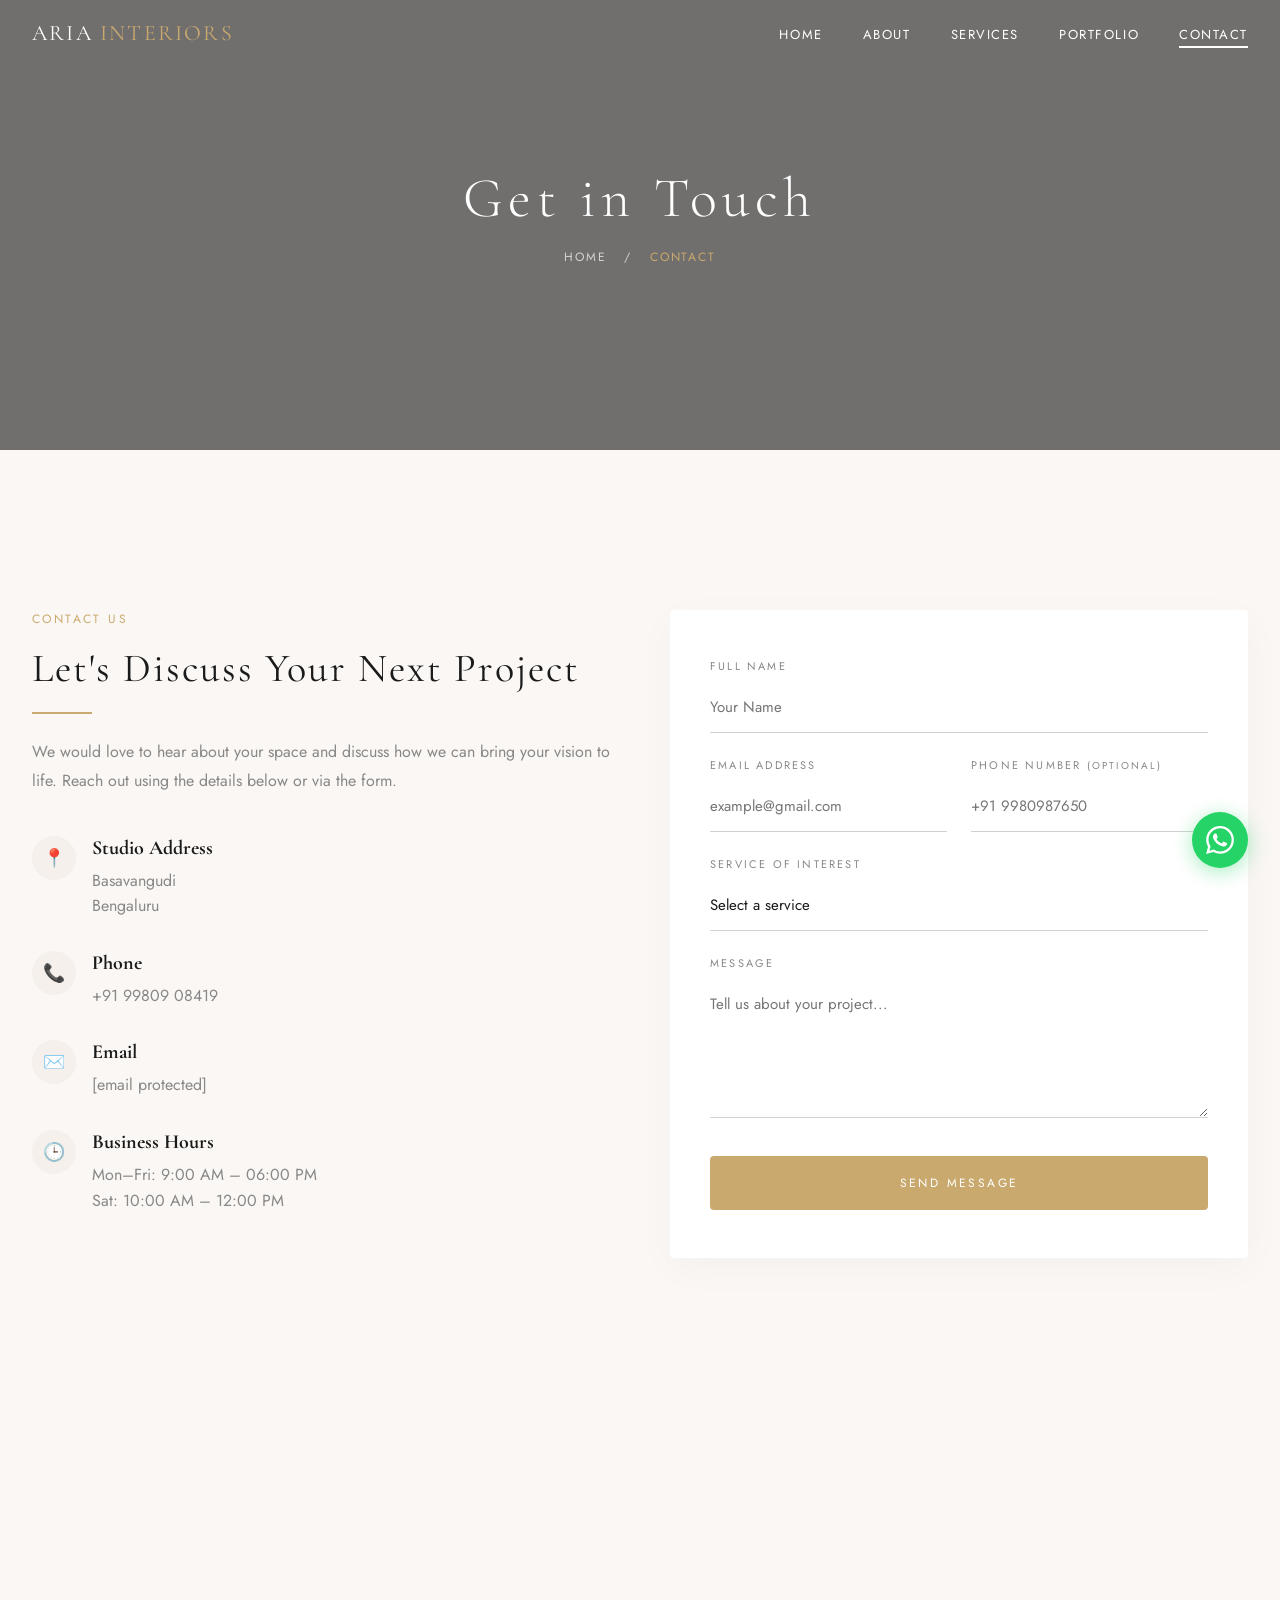
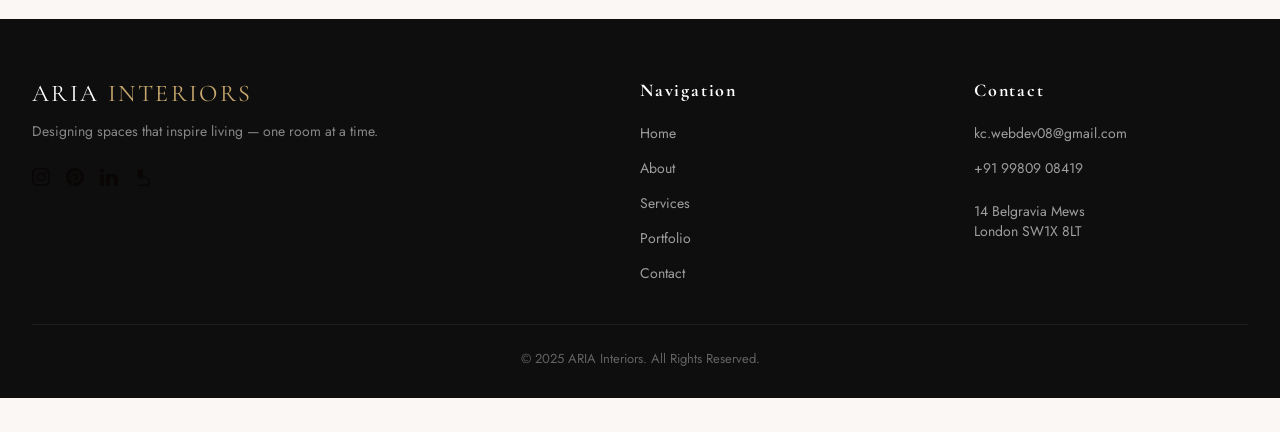
==== contact.html @ 7a5655a5 "Add files via upload" ====
<!DOCTYPE html>
<html lang="en">
<head>
  <meta charset="UTF-8">
  <meta name="viewport" content="width=device-width, initial-scale=1.0">

  <!-- SEO: Description specific to the Contact page -->
  <meta name="description" content="Get in touch with ARIA Interiors to discuss your next interior design project. Book a free consultation today.">
  <meta name="keywords" content="contact interior designer, book consultation, ARIA Interiors contact, interior design inquiry">

  <!-- OG Tags for Contact page -->
  <meta property="og:title" content="Get in Touch | ARIA Interiors">
  <meta property="og:description" content="Ready to transform your space? Contact ARIA Interiors for a complimentary consultation.">
  <meta property="og:image" content="https://yourwebsite.com/images/og-image.jpg"> <!-- REPLACE: with your actual OG image URL -->
  <meta property="og:type" content="website">

  <!-- REPLACE: Update canonical URL to your actual domain -->
  <link rel="canonical" href="https://yourwebsite.com/contact.html">

  <title>Get in Touch | ARIA Interiors</title>

  <link rel="preconnect" href="https://fonts.googleapis.com">
  <link rel="preconnect" href="https://fonts.gstatic.com" crossorigin>
  <link href="https://fonts.googleapis.com/css2?family=Cormorant+Garamond:wght@300;400;500;600;700&family=Jost:wght@300;400;500;600&display=swap" rel="stylesheet">
  <link rel="stylesheet" href="./css/style.css">
  <link rel="stylesheet" href="./css/animations.css">
  <link rel="stylesheet" href="./css/responsive.css">

  <!-- Web3Forms handles form submission — no CDN needed -->

  <!-- ✅ Animation visibility fix — forces animated elements visible without animations.js -->
  <style>
    .animate-on-scroll,
    .animate-slide-left,
    .animate-slide-right,
    .animate-fade-up,
    .animate-fade-in,
    [class*="animate-"] {
      opacity: 1 !important;
      transform: none !important;
      transition: none !important;
      visibility: visible !important;
    }
    #success-message {
      display: none;
    }

    /* ✅ Navbar sticky + white background on scroll */
    .navbar {
      position: fixed !important;
      top: 0;
      left: 0;
      right: 0;
      z-index: 9999;
      transition: background 0.3s ease, box-shadow 0.3s ease;
    }
    .navbar.scrolled {
      background: #ffffff !important;
      box-shadow: 0 2px 20px rgba(0,0,0,0.08);
    }
    /* Push page content below fixed navbar */
    body { padding-top: 80px; }
  </style>

  <script>
    /* Navbar scroll handler */
    window.addEventListener('scroll', function () {
      const navbar = document.querySelector('.navbar');
      if (window.scrollY > 10) {
        navbar.classList.add('scrolled');
      } else {
        navbar.classList.remove('scrolled');
      }
    });
    /* Run once on load in case page is already scrolled */
    document.addEventListener('DOMContentLoaded', function () {
      if (window.scrollY > 0) {
        document.querySelector('.navbar').classList.add('scrolled');
      }
    });
  </script>
</head>
<body>

  <!-- ============================================================
       NAVBAR — "Contact" link has class="active"
  ============================================================ -->
  <header class="navbar">
    <div class="container">
      <div class="nav-inner">
        <a href="./index.html" class="nav-logo">ARIA <span>INTERIORS</span></a> <!-- REPLACE: studio name -->
        <ul class="nav-links">
          <li><a href="./index.html">Home</a></li>
          <li><a href="./about.html">About</a></li>
          <li><a href="./services.html">Services</a></li>
          <li><a href="./portfolio.html">Portfolio</a></li>
          <li><a href="./contact.html" class="active">Contact</a></li>
        </ul>
        <button class="hamburger" aria-label="Toggle menu">
          <span></span><span></span><span></span>
        </button>
      </div>
    </div>
    <nav class="mobile-menu">
      <ul>
        <li><a href="./index.html">Home</a></li>
        <li><a href="./about.html">About</a></li>
        <li><a href="./services.html">Services</a></li>
        <li><a href="./portfolio.html">Portfolio</a></li>
        <li><a href="./contact.html" class="active">Contact</a></li>
      </ul>
    </nav>
  </header>

  <!-- ============================================================
       PAGE HERO
       REPLACE: the Unsplash URL with your own contact page banner.
       Recommended size: 1600×700px
  ============================================================ -->
  <section class="page-hero" style="margin-top: -80px; padding-top: 80px;">
  <div class="page-hero-bg" style="background-image: url('https://images.unsplash.com/photo-1600585154340-be6161a56a0c?w=1600&q=80')"></div>
  <!-- REPLACE image URL above ↑ with your own contact banner photo -->
  <div class="page-hero-overlay"></div>
  <div class="page-hero-content animate-on-scroll">
    <h1 class="page-hero-title">Get in Touch</h1>
    <div class="breadcrumb">
      <a href="./index.html">Home</a>
      <span class="separator">/</span>
      <span class="current">Contact</span>
    </div>
  </div>
</section>

  <!-- ============================================================
       CONTACT SECTION — SPLIT LAYOUT
  ============================================================ -->
  <section id="contact-content">
    <div class="container">
      <div class="contact-grid">

        <!-- ======================================================
             LEFT SIDE: Contact Info + Map
             REPLACE: address, phone, email, and business hours
             REPLACE: Google Maps embed URL with your actual location
        ====================================================== -->
        <div class="animate-slide-left">
          <span class="section-label">Contact Us</span>
          <h2 class="section-title">Let's Discuss Your Next Project</h2>
          <div class="gold-rule"></div>
          <!-- REPLACE: intro text below -->
          <p class="section-intro" style="text-align: left; margin: 24px 0 40px;">We would love to hear about your space and discuss how we can bring your vision to life. Reach out using the details below or via the form.</p>

          <!-- REPLACE: Full studio address -->
          <div class="contact-info-item">
            <div class="contact-icon">📍</div>
            <div>
              <h4 style="font-family: var(--font-heading); font-size: 20px; margin-bottom: 8px;">Studio Address</h4>
              <p style="color: var(--color-text-secondary); line-height: 1.6;">
                Basavangudi<br>
                Bengaluru<br>
                 <!-- REPLACE: full address -->
              </p>
            </div>
          </div>

          <!-- REPLACE: phone number in both the href and visible text -->
          <div class="contact-info-item">
            <div class="contact-icon">📞</div>
            <div>
              <h4 style="font-family: var(--font-heading); font-size: 20px; margin-bottom: 8px;">Phone</h4>
              <p style="color: var(--color-text-secondary); line-height: 1.6;">
                <a href="tel:+919980908419" style="color: inherit; text-decoration: none;">+91 99809 08419</a> <!-- REPLACE: phone number -->
              </p>
            </div>
          </div>

          <!-- REPLACE: email address in both the href and visible text -->
          <div class="contact-info-item">
            <div class="contact-icon">✉️</div>
            <div>
              <h4 style="font-family: var(--font-heading); font-size: 20px; margin-bottom: 8px;">Email</h4>
              <p style="color: var(--color-text-secondary); line-height: 1.6;">
                <a href="/cdn-cgi/l/email-protection#9af1f9b4edfff8feffecaaa2dafdf7fbf3f6b4f9f5f7" style="color: inherit; text-decoration: none;"><span class="__cf_email__" data-cfemail="93f8f0bde4f6f1f7f6e5a3abd3f4fef2faffbdf0fcfe">[email&#160;protected]</span></a> <!-- REPLACE: email -->
              </p>
            </div>
          </div>

          <!-- REPLACE: business hours -->
          <div class="contact-info-item">
            <div class="contact-icon">🕒</div>
            <div>
              <h4 style="font-family: var(--font-heading); font-size: 20px; margin-bottom: 8px;">Business Hours</h4>
              <p style="color: var(--color-text-secondary); line-height: 1.6;">
                Mon–Fri: 9:00 AM – 06:00 PM<br> <!-- REPLACE: your hours -->
                Sat: 10:00 AM – 12:00 PM<!-- REPLACE: your Saturday hours or remove line -->
              </p>
            </div>
          </div>

          <!-- ====================================================
               GOOGLE MAPS EMBED
               REPLACE: the src URL below with your studio's Google Maps embed URL.
               How to get it:
               1. Go to maps.google.com
               2. Search your studio address
               3. Click Share → Embed a map → Copy the src URL
               4. Paste it in the src attribute below
          ==================================================== -->
          <div style="margin-top: 40px;">
            <iframe
              src="https://maps.google.com/maps?q=Basavangudi,Bengaluru&output=embed"
              width="100%"
              height="260"
              style="border:0; border-radius: var(--radius);"
              allowfullscreen=""
              loading="lazy"
              referrerpolicy="no-referrer-when-downgrade"
              title="ARIA Interiors studio location map">
            </iframe>
            <!-- REPLACE: the src URL above with your actual Google Maps embed URL -->
          </div>
        </div>

        <!-- ======================================================
             RIGHT SIDE: Contact Form
             Form is handled by contact.js using EmailJS.
             See contact.js for REPLACE instructions on API keys.
        ====================================================== -->
        <div class="animate-slide-right">
          <div style="background: #fff; padding: 48px 40px; border-radius: var(--radius); box-shadow: 0 10px 40px rgba(0,0,0,0.03);">

            <!--
              Web3Forms — Cloudflare Pages Compatible ✅
              Submissions emailed to: chetuap2400@gmail.com
              CLIENT EDIT: update redirect to your actual deployed domain.
            -->
            <form
              id="contact-form"
              action="https://api.web3forms.com/submit"
              method="POST">

              <!-- ✅ Web3Forms Access Key — DO NOT REMOVE -->
              <input type="hidden" name="access_key" value="21a8e14e-d1f2-4ceb-a3bf-13ce4a70f038">

              <!-- ✅ Subject line shown in your inbox -->
              <input type="hidden" name="subject" value="New Inquiry — ARIA Interiors">

              <!-- ✅ Sender label shown in email -->
              <input type="hidden" name="from_name" value="ARIA Interiors Website">

              <!--
                ✅ Redirect after successful submission.
                CLIENT EDIT: Replace with your actual Cloudflare Pages domain.
              -->
              <input type="hidden" name="redirect" value="https://yourwebsite.pages.dev/thank-you.html">

              <!-- ✅ Honeypot spam trap — DO NOT REMOVE -->
              <input type="checkbox" name="botcheck" style="display:none" tabindex="-1" autocomplete="off">

              <div class="form-group">
                <label class="form-label" for="fullName">Full Name</label>
                <input type="text" id="fullName" name="fullName" class="form-control" placeholder="Your Name " required>
              </div>

              <div class="form-row">
                <div class="form-group">
                  <label class="form-label" for="email">Email Address</label>
                  <input type="email" id="email" name="email" class="form-control" placeholder="example@gmail.com" required>
                </div>
                <div class="form-group">
                  <label class="form-label" for="phone">Phone Number <span style="font-size:10px;">(optional)</span></label>
                  <input type="tel" id="phone" name="phone" class="form-control" placeholder="+91 9980987650">
                </div>
              </div>

              <div class="form-group">
                <label class="form-label" for="service">Service of Interest</label>
                <!-- REPLACE: dropdown options to match your actual services -->
                <select id="service" name="service" class="form-control" style="appearance: none; background: transparent;" required>
                  <option value="">Select a service</option>
                  <option value="Residential">Residential Design</option>
                  <option value="Commercial">Commercial Design</option>
                  <option value="Renovation">Renovation</option>
                  <option value="Other">Other Inquiry</option>
                </select>
              </div>

              <div class="form-group">
                <label class="form-label" for="message">Message</label>
                <textarea id="message" name="message" class="form-control" rows="5" placeholder="Tell us about your project..." required></textarea>
              </div>

              <button type="submit" class="btn-submit">Send Message</button>

            </form>

            <!-- Success message shown after form submission -->
            <div id="success-message" class="success-message">
              <svg width="48" height="48" viewBox="0 0 24 24" fill="var(--color-gold)" style="margin: 0 auto 16px; display: block;">
                <path d="M12 0c-6.627 0-12 5.373-12 12s5.373 12 12 12 12-5.373 12-12-5.373-12-12-12zm-1.25 17.292l-4.5-4.364 1.857-1.858 2.643 2.506 5.643-5.784 1.857 1.857-7.5 7.643z"/>
              </svg>
              <h3 style="font-family: var(--font-heading); font-size: 24px; margin-bottom: 8px;">Thank you for reaching out!</h3>
              <!-- REPLACE: response time below if different -->
              <p style="color: var(--color-text-secondary); font-size: 15px;">Our team will be in touch within 24 hours.</p>
            </div>

          </div>
        </div>

      </div>
    </div>
  </section>

  <!-- ============================================================
       FOOTER — REPLACE social media links
  ============================================================ -->
  <footer class="footer">
    <div class="container">
      <div class="footer-grid">
        <div>
          <a href="./index.html" class="footer-logo">ARIA <span>INTERIORS</span></a>
          <p class="footer-tagline">Designing spaces that inspire living — one room at a time.</p>
          <div class="social-links">
            <!-- REPLACE: all social media URLs below -->
            <a href="https://instagram.com/YOURUSERNAME" target="_blank" rel="noopener noreferrer" aria-label="Instagram">
              <svg xmlns="http://www.w3.org/2000/svg" width="18" height="18" viewBox="0 0 24 24" fill="currentColor"><path d="M12 2.163c3.204 0 3.584.012 4.85.07 3.252.148 4.771 1.691 4.919 4.919.058 1.265.069 1.645.069 4.849 0 3.205-.012 3.584-.069 4.849-.149 3.225-1.664 4.771-4.919 4.919-1.266.058-1.644.07-4.85.07-3.204 0-3.584-.012-4.849-.07-3.26-.149-4.771-1.699-4.919-4.92-.058-1.265-.07-1.644-.07-4.849 0-3.204.013-3.583.07-4.849.149-3.227 1.664-4.771 4.919-4.919 1.266-.057 1.645-.069 4.849-.069zm0-2.163c-3.259 0-3.667.014-4.947.072-4.358.2-6.78 2.618-6.98 6.98-.059 1.281-.073 1.689-.073 4.948 0 3.259.014 3.668.072 4.948.2 4.358 2.618 6.78 6.98 6.98 1.281.058 1.689.072 4.948.072 3.259 0 3.668-.014 4.948-.072 4.354-.2 6.782-2.618 6.979-6.98.059-1.28.073-1.689.073-4.948 0-3.259-.014-3.667-.072-4.947-.196-4.354-2.617-6.78-6.979-6.98-1.281-.059-1.69-.073-4.949-.073zm0 5.838c-3.403 0-6.162 2.759-6.162 6.162s2.759 6.163 6.162 6.163 6.162-2.759 6.162-6.163c0-3.403-2.759-6.162-6.162-6.162zm0 10.162c-2.209 0-4-1.79-4-4 0-2.209 1.791-4 4-4s4 1.791 4 4c0 2.21-1.791 4-4 4zm6.406-11.845c-.796 0-1.441.645-1.441 1.44s.645 1.44 1.441 1.44c.795 0 1.439-.645 1.439-1.44s-.644-1.44-1.439-1.44z"/></svg>
            </a>
            <a href="https://pinterest.com/YOURUSERNAME" target="_blank" rel="noopener noreferrer" aria-label="Pinterest">
              <svg xmlns="http://www.w3.org/2000/svg" width="18" height="18" viewBox="0 0 24 24" fill="currentColor"><path d="M12 0c-6.627 0-12 5.373-12 12 0 5.084 3.163 9.426 7.627 11.174-.105-.949-.2-2.405.042-3.441.218-.937 1.407-5.965 1.407-5.965s-.359-.719-.359-1.782c0-1.668.967-2.914 2.171-2.914 1.023 0 1.518.769 1.518 1.69 0 1.029-.655 2.568-.994 3.995-.283 1.194.599 2.169 1.777 2.169 2.133 0 3.772-2.249 3.772-5.495 0-2.873-2.064-4.882-5.012-4.882-3.414 0-5.418 2.561-5.418 5.207 0 1.031.397 2.138.893 2.738a.36.36 0 0 1 .083.345l-.333 1.36c-.053.22-.174.267-.402.161-1.499-.698-2.436-2.889-2.436-4.649 0-3.785 2.75-7.262 7.929-7.262 4.163 0 7.398 2.967 7.398 6.931 0 4.136-2.607 7.464-6.227 7.464-1.216 0-2.359-.632-2.75-1.378l-.748 2.853c-.271 1.043-1.002 2.35-1.492 3.146C9.57 23.812 10.763 24 12 24c6.627 0 12-5.373 12-12S18.627 0 12 0z"/></svg>
            </a>
            <a href="https://linkedin.com/company/YOURCOMPANY" target="_blank" rel="noopener noreferrer" aria-label="LinkedIn">
              <svg xmlns="http://www.w3.org/2000/svg" width="18" height="18" viewBox="0 0 24 24" fill="currentColor"><path d="M4.98 3.5c0 1.381-1.11 2.5-2.48 2.5s-2.48-1.119-2.48-2.5c0-1.38 1.11-2.5 2.48-2.5s2.48 1.12 2.48 2.5zm.02 4.5h-5v16h5v-16zm7.982 0h-4.968v16h4.969v-8.399c0-4.67 6.029-5.052 6.029 0v8.399h4.988v-10.131c0-7.88-8.922-7.593-11.018-3.714v-2.155z"/></svg>
            </a>
            <a href="https://houzz.com/pro/YOURPROFILE" target="_blank" rel="noopener noreferrer" aria-label="Houzz">
              <svg xmlns="http://www.w3.org/2000/svg" width="18" height="18" viewBox="0 0 24 24" fill="currentColor"><path d="M 5 2 L 5 12.074219 L 12 16 L 12 12 L 19 16 L 19 22 L 5 22 L 5 24 L 21 24 L 21 15 L 12 10 L 12 2 Z"/></svg>
            </a>
          </div>
        </div>
        <div>
          <h4 class="footer-heading">Navigation</h4>
          <ul class="footer-links">
            <li><a href="./index.html">Home</a></li>
            <li><a href="./about.html">About</a></li>
            <li><a href="./services.html">Services</a></li>
            <li><a href="./portfolio.html">Portfolio</a></li>
            <li><a href="./contact.html">Contact</a></li>
          </ul>
        </div>
        <div>
          <h4 class="footer-heading">Contact</h4>
          <ul class="footer-links">
            <!-- REPLACE: email, phone, and address -->
            <li><a href="mailto:kc.webdev08@gmail.com.com">kc.webdev08@gmail.com</a></li>
            <li><a href="tel:+919980908419">+91 99809 08419</a></li>
            <li style="color: rgba(255,255,255,0.6); font-size: 14px; margin-top: 10px;">14 Belgravia Mews<br>London SW1X 8LT</li>
          </ul>
        </div>
      </div>
      <div class="footer-bottom">
        <p>© 2025 ARIA Interiors. All Rights Reserved.</p>
      </div>
    </div>
  </footer>

  <!-- REPLACE: WhatsApp number -->
  <a href="https://wa.me/9980908419" class="whatsapp-btn" aria-label="Chat on WhatsApp" target="_blank" rel="noopener noreferrer">
    <!-- REPLACE: 1234567890 with your real WhatsApp number -->
    <svg xmlns="http://www.w3.org/2000/svg" viewBox="0 0 24 24" fill="white" width="28" height="28">
      <path d="M17.472 14.382c-.297-.149-1.758-.867-2.03-.967-.273-.099-.471-.148-.67.15-.197.297-.767.966-.94 1.164-.173.199-.347.223-.644.075-.297-.15-1.255-.463-2.39-1.475-.883-.788-1.48-1.761-1.653-2.059-.173-.297-.018-.458.13-.606.134-.133.298-.347.446-.52.149-.174.198-.298.298-.497.099-.198.05-.371-.025-.52-.075-.149-.669-1.612-.916-2.207-.242-.579-.487-.5-.669-.51-.173-.008-.371-.01-.57-.01-.198 0-.52.074-.792.372-.272.297-1.04 1.016-1.04 2.479 0 1.462 1.065 2.875 1.213 3.074.149.198 2.096 3.2 5.077 4.487.709.306 1.262.489 1.694.625.712.227 1.36.195 1.871.118.571-.085 1.758-.719 2.006-1.413.248-.694.248-1.289.173-1.413-.074-.124-.272-.198-.57-.347m-5.421 7.403h-.004a9.87 9.87 0 01-5.031-1.378l-.361-.214-3.741.982.998-3.648-.235-.374a9.86 9.86 0 01-1.51-5.26c.001-5.45 4.436-9.884 9.888-9.884 2.64 0 5.122 1.03 6.988 2.898a9.825 9.825 0 012.893 6.994c-.003 5.45-4.437 9.884-9.885 9.884m8.413-18.297A11.815 11.815 0 0012.05 0C5.495 0 .16 5.335.157 11.892c0 2.096.547 4.142 1.588 5.945L.057 24l6.305-1.654a11.882 11.882 0 005.683 1.448h.005c6.554 0 11.89-5.335 11.893-11.893a11.821 11.821 0 00-3.48-8.413Z"/>
    </svg>
    <div class="whatsapp-tooltip">Chat with us on WhatsApp</div>
  </a>

  <script src="./js/main.js"></script>
  <script src="./js/animations.js"></script>
</body>
    <svg xmlns="http://www.w3.org/2000/svg" viewBox="0 0 24 24" fill="white" width="28" height="28">
      <path d="M17.472 14.382c-.297-.149-1.758-.867-2.03-.967-.273-.099-.471-.148-.67.15-.197.297-.767.966-.94 1.164-.173.199-.347.223-.644.075-.297-.15-1.255-.463-2.39-1.475-.883-.788-1.48-1.761-1.653-2.059-.173-.297-.018-.458.13-.606.134-.133.298-.347.446-.52.149-.174.198-.298.298-.497.099-.198.05-.371-.025-.52-.075-.149-.669-1.612-.916-2.207-.242-.579-.487-.5-.669-.51-.173-.008-.371-.01-.57-.01-.198 0-.52.074-.792.372-.272.297-1.04 1.016-1.04 2.479 0 1.462 1.065 2.875 1.213 3.074.149.198 2.096 3.2 5.077 4.487.709.306 1.262.489 1.694.625.712.227 1.36.195 1.871.118.571-.085 1.758-.719 2.006-1.413.248-.694.248-1.289.173-1.413-.074-.124-.272-.198-.57-.347m-5.421 7.403h-.004a9.87 9.87 0 01-5.031-1.378l-.361-.214-3.741.982.998-3.648-.235-.374a9.86 9.86 0 01-1.51-5.26c.001-5.45 4.436-9.884 9.888-9.884 2.64 0 5.122 1.03 6.988 2.898a9.825 9.825 0 012.893 6.994c-.003 5.45-4.437 9.884-9.885 9.884m8.413-18.297A11.815 11.815 0 0012.05 0C5.495 0 .16 5.335.157 11.892c0 2.096.547 4.142 1.588 5.945L.057 24l6.305-1.654a11.882 11.882 0 005.683 1.448h.005c6.554 0 11.89-5
---- css/style.css ----
/* ============================================================
   style.css — Global Styles for ARIA Interiors
   REPLACE instructions are marked throughout this file.
   ============================================================ */

/* === CSS CUSTOM PROPERTIES (Design Tokens) ===
   REPLACE: colour values here to rebrand the entire site at once */
:root {
  --color-bg: #FAF7F4;           /* REPLACE: main background colour */
  --color-bg-card: #F5F0EB;      /* REPLACE: card/section background */
  --color-dark: #0e0e0e;         /* REPLACE: dark background (footer, CTA) */
  --color-gold: #C9A96E;         /* REPLACE: accent/brand gold colour */
  --color-text: #1a1a1a;         /* REPLACE: primary text colour */
  --color-text-secondary: #888888; /* REPLACE: secondary/muted text */
  --font-heading: 'Cormorant Garamond', serif; /* REPLACE: heading font */
  --font-body: 'Jost', sans-serif;             /* REPLACE: body font */
  --spacing-section: 100px;      /* Desktop section padding */
  --radius: 4px;                 /* Border radius for cards */
}

/* === RESET === */
* {
  box-sizing: border-box;
  margin: 0;
  padding: 0;
}

/* === BASE BODY === */
body {
  font-family: var(--font-body);
  background: var(--color-bg);
  color: var(--color-text);
  overflow-x: hidden;
  scroll-behavior: smooth;
}

/* === CONTAINER === */
.container {
  max-width: 1280px;
  margin: 0 auto;
  padding: 0 40px;
}

/* ============================================================
   NAVBAR
   ============================================================ */
.navbar {
  position: fixed;
  top: 0;
  width: 100%;
  z-index: 1000;
  padding: 20px 0;
  transition: all 0.3s;
}

/* Default (over hero): white text so it reads on dark images */
.navbar:not(.scrolled) .nav-logo,
.navbar:not(.scrolled) .nav-links a {
  color: #fff;
}

.navbar:not(.scrolled) .nav-logo span {
  color: var(--color-gold);
}

.navbar:not(.scrolled) .nav-links a::after {
  background: #fff;
}

.navbar:not(.scrolled) .hamburger span {
  background: #fff;
}

/* Scrolled state — applied via JS when scrollY > 80px */
.navbar.scrolled {
  background: rgba(250, 247, 244, 0.95);
  backdrop-filter: blur(10px);
  box-shadow: 0 2px 20px rgba(0, 0, 0, 0.08);
  padding: 12px 0;
}

/* Inner pages have a page-hero but navbar still needs to be white initially */
.navbar.scrolled .nav-logo { color: var(--color-text); }
.navbar.scrolled .nav-links a { color: var(--color-text); }
.navbar.scrolled .nav-links a.active { color: var(--color-gold); }
.navbar.scrolled .hamburger span { background: var(--color-text); }

.nav-inner {
  display: flex;
  justify-content: space-between;
  align-items: center;
}

/* REPLACE: studio name text styling */
.nav-logo {
  font-family: var(--font-heading);
  font-size: 22px;
  letter-spacing: 0.1em;
  color: var(--color-text);
  text-decoration: none;
}

.nav-logo span {
  color: var(--color-gold);
}

.nav-links {
  display: flex;
  gap: 40px;
  list-style: none;
}

.nav-links a {
  font-size: 13px;
  letter-spacing: 0.12em;
  text-transform: uppercase;
  color: var(--color-text);
  text-decoration: none;
  position: relative;
  padding-bottom: 4px;
  transition: color 0.3s;
}

/* Gold underline hover/active effect */
.nav-links a::after {
  content: '';
  position: absolute;
  bottom: 0;
  left: 0;
  width: 0;
  height: 2px;
  background: var(--color-gold);
  transition: width 0.3s;
}

.nav-links a:hover::after,
.nav-links a.active::after {
  width: 100%;
}

.nav-links a.active {
  color: var(--color-gold);
}

/* Hamburger — hidden on desktop, shown on mobile via responsive.css */
.hamburger {
  display: none;
  flex-direction: column;
  gap: 5px;
  cursor: pointer;
  z-index: 1001;
  background: transparent;
  border: none;
  padding: 0;
}

.hamburger span {
  display: block;
  width: 24px;
  height: 2px;
  background: var(--color-text);
  transition: all 0.3s;
}

/* ============================================================
   HERO SECTION (Home page)
   ============================================================ */
.hero {
  position: relative;
  height: 100vh;
  display: flex;
  align-items: center;
  justify-content: center;
  overflow: hidden;
}

/* REPLACE: hero background image is set inline in index.html */
.hero-bg {
  position: absolute;
  inset: 0;
  background-size: cover;
  background-position: center;
  background-attachment: fixed; /* Parallax effect — JS enhances this */
}

.hero-overlay {
  position: absolute;
  inset: 0;
  background: rgba(0, 0, 0, 0.5); /* REPLACE: adjust overlay opacity (0.3–0.7) */
}

.hero-content {
  position: relative;
  z-index: 2;
  text-align: center;
  color: #fff;
  padding: 0 20px;
}

.hero-title {
  font-family: var(--font-heading);
  font-size: 64px;
  font-weight: 300;
  line-height: 1.1;
  letter-spacing: 0.05em;
  margin-bottom: 24px;
}

.hero-subtitle {
  font-size: 18px;
  font-weight: 300;
  letter-spacing: 0.1em;
  margin-bottom: 48px;
  color: rgba(255, 255, 255, 0.85);
}

.hero-buttons {
  display: flex;
  gap: 20px;
  justify-content: center;
  flex-wrap: wrap;
}

/* ============================================================
   BUTTONS
   ============================================================ */
.btn {
  display: inline-block;
  padding: 16px 40px;
  font-size: 12px;
  letter-spacing: 0.15em;
  text-transform: uppercase;
  text-decoration: none;
  transition: all 0.3s;
  border-radius: var(--radius);
  cursor: pointer;
  font-family: var(--font-body);
}

.btn-primary {
  background: var(--color-gold);
  color: #fff;
  border: 2px solid var(--color-gold);
}
.btn-primary:hover {
  background: transparent;
  color: var(--color-gold);
}

.btn-outline {
  background: transparent;
  color: #fff;
  border: 2px solid #fff;
}
.btn-outline:hover {
  background: #fff;
  color: var(--color-text);
}

.btn-dark {
  background: var(--color-gold);
  color: #fff;
  border: 2px solid var(--color-gold);
}
.btn-dark:hover {
  background: transparent;
  color: var(--color-gold);
}

/* ============================================================
   SECTION UTILITIES
   ============================================================ */
section {
  padding: var(--spacing-section) 0;
}

.section-label {
  font-size: 12px;
  letter-spacing: 0.2em;
  text-transform: uppercase;
  color: var(--color-gold);
  display: block;
  margin-bottom: 16px;
}

.section-title {
  font-family: var(--font-heading);
  font-size: 40px;
  font-weight: 400;
  letter-spacing: 0.05em;
  color: var(--color-text);
  margin-bottom: 20px;
}

.section-title.center,
.section-title.centered {
  text-align: center;
}

.gold-rule {
  display: block;
  width: 60px;
  height: 2px;
  background: var(--color-gold);
  margin: 20px 0 0;
}

.gold-rule.center,
.gold-rule.centered {
  margin: 20px auto 0;
}

.section-intro {
  font-size: 16px;
  line-height: 1.8;
  color: var(--color-text-secondary);
  max-width: 600px;
  margin: 0 auto;
  text-align: center;
}

.text-center {
  text-align: center;
}

.bg-card-section {
  background: var(--color-bg-card);
}

/* ============================================================
   SERVICES GRID
   ============================================================ */

/* 3-column grid (Home page services preview) */
.services-grid {
  display: grid;
  grid-template-columns: repeat(3, 1fr);
  gap: 30px;
  margin-top: 60px;
}

/* 2-column grid (Services page detailed cards) */
.services-grid-two {
  display: grid;
  grid-template-columns: repeat(2, 1fr);
  gap: 40px;
  margin-top: 60px;
}

.service-card {
  background: var(--color-bg-card);
  padding: 40px 32px;
  border-radius: var(--radius);
  border: 1px solid transparent;
  transition: all 0.3s;
}

.service-card:hover {
  transform: translateY(-6px);
  border-color: var(--color-gold);
  box-shadow: 0 20px 40px rgba(201, 169, 110, 0.15);
}

.service-icon {
  font-size: 36px;
  margin-bottom: 20px;
}

.service-title {
  font-family: var(--font-heading);
  font-size: 22px;
  letter-spacing: 0.05em;
  margin-bottom: 12px;
}

.service-desc {
  font-size: 14px;
  color: var(--color-text-secondary);
  line-height: 1.7;
}

/* ============================================================
   PORTFOLIO GRID
   ============================================================ */
.portfolio-grid {
  display: grid;
  grid-template-columns: repeat(3, 1fr);
  gap: 20px;
  margin-top: 40px;
}

.portfolio-card {
  position: relative;
  overflow: hidden;
  border-radius: var(--radius);
  aspect-ratio: 4/3;
  cursor: pointer;
  transition: opacity 0.3s, transform 0.3s;
}

.portfolio-card img {
  width: 100%;
  height: 100%;
  object-fit: cover;
  transition: transform 0.5s;
}

.portfolio-card:hover img {
  transform: scale(1.05);
}

.portfolio-overlay {
  position: absolute;
  inset: 0;
  background: rgba(14, 14, 14, 0.75);
  opacity: 0;
  transition: opacity 0.4s;
  display: flex;
  flex-direction: column;
  align-items: center;
  justify-content: center;
  padding: 20px;
}

.portfolio-card:hover .portfolio-overlay {
  opacity: 1;
}

.portfolio-overlay h3 {
  font-family: var(--font-heading);
  font-size: 22px;
  color: #fff;
  letter-spacing: 0.05em;
}

.portfolio-overlay p {
  font-size: 12px;
  letter-spacing: 0.15em;
  text-transform: uppercase;
  color: var(--color-gold);
  margin-top: 6px;
}

/* ============================================================
   STATS SECTION
   ============================================================ */
.stats-grid {
  display: grid;
  grid-template-columns: repeat(4, 1fr);
  gap: 30px;
  margin-top: 60px;
}

.stat-item {
  text-align: center;
  position: relative;
}

/* Number + suffix sit inline on one row, label below */
.stat-number-row {
  display: flex;
  align-items: flex-start;
  justify-content: center;
  line-height: 1;
}

.stat-number {
  font-family: var(--font-heading);
  font-size: 56px;
  color: var(--color-gold);
  font-weight: 300;
  letter-spacing: 0.05em;
  display: inline-block;
}

.stat-suffix {
  font-family: var(--font-heading);
  font-size: 32px;
  color: var(--color-gold);
  font-weight: 300;
  display: inline-block;
  margin-top: 6px; /* Aligns with top of large number */
}

.stat-label {
  font-size: 13px;
  letter-spacing: 0.15em;
  text-transform: uppercase;
  color: var(--color-text-secondary);
  margin-top: 10px;
  display: block;
}

/* ============================================================
   TESTIMONIALS
   ============================================================ */
.testimonial-grid {
  display: grid;
  grid-template-columns: repeat(3, 1fr);
  gap: 30px;
  margin-top: 60px;
}

.testimonial-card {
  background: var(--color-bg-card);
  padding: 40px 32px;
  border-radius: var(--radius);
}

.stars {
  color: var(--color-gold);
  font-size: 18px;
  margin-bottom: 20px;
}

.testimonial-text {
  font-family: var(--font-heading);
  font-size: 18px;
  font-weight: 300;
  line-height: 1.7;
  color: var(--color-text);
  font-style: italic;
  margin-bottom: 24px;
}

.testimonial-author {
  font-size: 13px;
  letter-spacing: 0.1em;
  text-transform: uppercase;
  color: var(--color-text-secondary);
  display: flex;
  flex-direction: column;
  gap: 4px;
}

/* ============================================================
   CTA BANNER
   ============================================================ */
.cta-banner {
  background-color: #1a1816;
  padding: 100px 0;
  text-align: center;
  position: relative;
}

.cta-banner::before {
  content: '';
  position: absolute;
  inset: 0;
  background: linear-gradient(rgba(201, 169, 110, 0.1), transparent);
  pointer-events: none;
}

.cta-title {
  font-family: var(--font-heading);
  font-size: 40px;
  font-weight: 400;
  color: #fff;
  letter-spacing: 0.05em;
  margin-bottom: 16px;
}

.cta-subtitle {
  color: rgba(255, 255, 255, 0.7);
  font-size: 16px;
  line-height: 1.7;
  max-width: 500px;
  margin: 0 auto 40px;
}

.cta-banner .section-title,
.cta-banner h2 {
  color: #fff;
}

.cta-banner .section-intro,
.cta-banner .cta-subtitle {
  color: rgba(255, 255, 255, 0.7);
  margin-bottom: 40px;
}

/* ============================================================
   FOOTER
   ============================================================ */
.footer {
  background: var(--color-dark);
  color: #fff;
  padding: 60px 0 30px;
}

.footer-grid {
  display: grid;
  grid-template-columns: 2fr 1fr 1fr;
  gap: 60px;
  padding-bottom: 40px;
  border-bottom: 1px solid rgba(255, 255, 255, 0.08);
}

.footer-logo {
  font-family: var(--font-heading);
  font-size: 24px;
  letter-spacing: 0.1em;
  text-decoration: none;
  color: #fff;
  display: inline-block;
  margin-bottom: 12px;
}

.footer-logo span {
  color: var(--color-gold);
}

.footer-tagline {
  font-size: 14px;
  color: rgba(255, 255, 255, 0.5);
  line-height: 1.7;
  margin-bottom: 24px;
}

/* Footer social media icons */
.social-links {
  display: flex;
  gap: 16px;
  align-items: center;
}

.social-links a {
  color: rgba(8, 1, 1, 0.6);
  text-decoration: none;
  transition: color 0.3s;
  display: flex;
  align-items: center;
}

.social-links a:hover {
  color: var(--color-gold);
}

.footer-heading {
  font-family: var(--font-heading);
  font-size: 18px;
  letter-spacing: 0.1em;
  color: #fff;
  margin-bottom: 20px;
}

.footer-links {
  list-style: none;
  display: flex;
  flex-direction: column;
  gap: 12px;
}

.footer-links a {
  font-size: 14px;
  color: rgba(255, 255, 255, 0.6);
  text-decoration: none;
  transition: color 0.3s;
}

.footer-links a:hover {
  color: var(--color-gold);
}

.footer-bottom {
  padding-top: 24px;
  text-align: center;
  font-size: 13px;
  color: rgba(255, 255, 255, 0.35);
}

/* ============================================================
   WHATSAPP FLOATING BUTTON
   REPLACE: the href number in every HTML file
   ============================================================ */
.whatsapp-btn {
  position: fixed;
  bottom: 32px;
  right: 32px;
  z-index: 999;
  background: #25D366;
  width: 56px;
  height: 56px;
  border-radius: 50%;
  display: flex;
  align-items: center;
  justify-content: center;
  box-shadow: 0 4px 20px rgba(37, 211, 102, 0.4);
  transition: transform 0.3s, box-shadow 0.3s;
}

.whatsapp-btn:hover {
  transform: scale(1.1);
  box-shadow: 0 6px 28px rgba(37, 211, 102, 0.5);
}

.whatsapp-tooltip {
  position: absolute;
  right: 70px;
  background: var(--color-dark);
  color: #fff;
  padding: 8px 12px;
  border-radius: 4px;
  font-size: 13px;
  white-space: nowrap;
  opacity: 0;
  transition: opacity 0.3s;
  pointer-events: none;
}

.whatsapp-btn:hover .whatsapp-tooltip {
  opacity: 1;
}

/* ============================================================
   PAGE HERO (Inner pages: About, Services, Portfolio, Contact)
   REPLACE: background image inline in each HTML file
   ============================================================ */
.page-hero {
  position: relative;
  height: 50vh;
  display: flex;
  align-items: center;
  justify-content: center;
  text-align: center;
}

.page-hero-bg {
  position: absolute;
  inset: 0;
  background-size: cover;
  background-position: center;
}

.page-hero-overlay {
  position: absolute;
  inset: 0;
  background: rgba(0, 0, 0, 0.55);
}

.page-hero-content {
  position: relative;
  z-index: 2;
  color: #fff;
}

.page-hero-title {
  font-family: var(--font-heading);
  font-size: 56px;
  font-weight: 300;
  letter-spacing: 0.1em;
}

.breadcrumb {
  font-size: 12px;
  letter-spacing: 0.15em;
  text-transform: uppercase;
  margin-top: 16px;
  color: rgba(255, 255, 255, 0.7);
}

.breadcrumb a {
  color: rgba(255, 255, 255, 0.7);
  text-decoration: none;
}

.breadcrumb a:hover {
  color: var(--color-gold);
}

.breadcrumb span.separator {
  margin: 0 12px;
}

.breadcrumb span.current {
  color: var(--color-gold);
}

/* ============================================================
   TEAM SECTION (About page)
   REPLACE: team member images inline in about.html
   ============================================================ */
.team-grid {
  display: grid;
  grid-template-columns: repeat(3, 1fr);
  gap: 40px;
  margin-top: 60px;
}

.team-card {
  text-align: center;
}

/* REPLACE: team photo — portrait 3:4 ratio recommended */
.team-photo {
  width: 100%;
  aspect-ratio: 3/4;
  object-fit: cover;
  border-radius: var(--radius);
  margin-bottom: 20px;
}

.team-name {
  font-family: var(--font-heading);
  font-size: 24px;
  letter-spacing: 0.05em;
}

.team-title {
  font-size: 13px;
  letter-spacing: 0.15em;
  text-transform: uppercase;
  color: var(--color-gold);
  margin: 8px 0;
}

.team-bio {
  font-size: 14px;
  color: var(--color-text-secondary);
  line-height: 1.7;
}

/* ============================================================
   DESIGN PROCESS STEPS
   ============================================================ */
.process-steps {
  display: grid;
  grid-template-columns: repeat(4, 1fr);
  gap: 30px;
  position: relative;
  margin-top: 60px;
}

/* Connecting line between steps */
.process-steps::before {
  content: '';
  position: absolute;
  top: 30px;
  left: 0;
  right: 0;
  height: 1px;
  background: rgba(201, 169, 110, 0.3);
}

.process-step {
  text-align: center;
  position: relative;
  background: var(--color-bg);
}

.process-number {
  width: 60px;
  height: 60px;
  border-radius: 50%;
  border: 2px solid var(--color-gold);
  display: flex;
  align-items: center;
  justify-content: center;
  font-family: var(--font-heading);
  font-size: 22px;
  color: var(--color-gold);
  margin: 0 auto 20px;
  background: var(--color-bg);
  position: relative;
  z-index: 2;
}

.process-title {
  font-family: var(--font-heading);
  font-size: 18px;
  letter-spacing: 0.05em;
  margin-bottom: 12px;
}

.process-desc {
  font-size: 14px;
  color: var(--color-text-secondary);
  line-height: 1.7;
}

/* ============================================================
   AWARDS (About page)
   REPLACE: award data inline in about.html
   ============================================================ */
.awards-grid {
  display: grid;
  grid-template-columns: repeat(3, 1fr);
  gap: 20px;
  margin-top: 60px;
}

.award-item {
  border: 1px solid rgba(201, 169, 110, 0.3);
  padding: 24px;
  border-radius: var(--radius);
  text-align: center;
}

.award-year {
  font-size: 12px;
  letter-spacing: 0.15em;
  text-transform: uppercase;
  color: var(--color-gold);
  display: block;
  margin-bottom: 8px;
}

.award-name {
  font-family: var(--font-heading);
  font-size: 18px;
  letter-spacing: 0.05em;
}

.award-org {
  font-size: 13px;
  color: var(--color-text-secondary);
  margin-top: 6px;
}

/* ============================================================
   SPLIT LAYOUT (About page — story section)
   ============================================================ */
.split-layout {
  display: grid;
  grid-template-columns: 1fr 1fr;
  gap: 80px;
  align-items: center;
}

.split-layout-img {
  width: 100%;
  border-radius: var(--radius);
}

.split-layout-text p {
  margin-top: 20px;
  color: var(--color-text-secondary);
  line-height: 1.8;
}

/* ============================================================
   CONTACT PAGE
   ============================================================ */
.contact-grid {
  display: grid;
  grid-template-columns: 1fr 1fr;
  gap: 60px;
  margin-top: 60px;
}

.contact-info-item {
  display: flex;
  gap: 16px;
  margin-bottom: 32px;
  align-items: flex-start;
}

.contact-icon {
  width: 44px;
  height: 44px;
  flex-shrink: 0;
  background: var(--color-bg-card);
  border-radius: 50%;
  display: flex;
  align-items: center;
  justify-content: center;
  font-size: 18px;
}

/* ============================================================
   CONTACT FORM
   ============================================================ */
.form-group {
  margin-bottom: 24px;
}

.form-label {
  display: block;
  font-size: 11px;
  letter-spacing: 0.2em;
  text-transform: uppercase;
  margin-bottom: 8px;
  color: var(--color-text-secondary);
}

.form-control {
  width: 100%;
  padding: 14px 0;
  border: none;
  border-bottom: 1px solid rgba(26, 26, 26, 0.2);
  background: transparent;
  font-size: 15px;
  font-family: var(--font-body);
  outline: none;
  transition: border-color 0.3s;
  color: var(--color-text);
}

.form-control:focus {
  border-bottom-color: var(--color-gold);
}

.form-error {
  font-size: 12px;
  color: #e53935;
  margin-top: 6px;
  display: none;
}

.form-error.show {
  display: block;
}

.form-row {
  display: grid;
  grid-template-columns: 1fr 1fr;
  gap: 24px;
}

.btn-submit {
  width: 100%;
  padding: 18px;
  font-size: 12px;
  letter-spacing: 0.2em;
  text-transform: uppercase;
  background: var(--color-gold);
  color: #fff;
  border: none;
  cursor: pointer;
  font-family: var(--font-body);
  transition: all 0.3s;
  border-radius: var(--radius);
  margin-top: 8px;
}

.btn-submit:hover {
  background: #b8965c;
}

.btn-submit:disabled {
  opacity: 0.6;
  cursor: not-allowed;
}

/* Success message shown after form submission */
.success-message {
  display: none;
  text-align: center;
  padding: 48px 24px;
  background: var(--color-bg-card);
  border-radius: var(--radius);
}

.success-message.show {
  display: block;
}

/* ============================================================
   PORTFOLIO FILTER TABS
   ============================================================ */
.filter-tabs {
  display: flex;
  gap: 8px;
  justify-content: center;
  margin-bottom: 48px;
  flex-wrap: wrap;
}

.filter-btn {
  padding: 10px 28px;
  font-size: 12px;
  letter-spacing: 0.15em;
  text-transform: uppercase;
  border: none;
  cursor: pointer;
  transition: all 0.3s;
  background: transparent;
  color: var(--color-text-secondary);
  border-bottom: 2px solid transparent;
  font-family: var(--font-body);
}

.filter-btn.active,
.filter-btn:hover {
  color: var(--color-gold);
  border-bottom-color: var(--color-gold);
}

/* ============================================================
   LIGHTBOX (Portfolio page — vanilla JS, no external library)
   ============================================================ */
.lightbox-overlay {
  position: fixed;
  inset: 0;
  background: rgba(0, 0, 0, 0.92);
  z-index: 9999;
  display: none;
  align-items: center;
  justify-content: center;
}

.lightbox-overlay.open {
  display: flex;
}

.lightbox-inner {
  position: relative;
  max-width: 90vw;
  max-height: 90vh;
}

.lightbox-img {
  max-width: 100%;
  max-height: 80vh;
  object-fit: contain;
  border-radius: var(--radius);
  display: block;
}

.lightbox-close {
  position: absolute;
  top: -40px;
  right: 0;
  color: #fff;
  font-size: 28px;
  cursor: pointer;
  background: none;
  border: none;
  line-height: 1;
}

.lightbox-caption {
  color: #fff;
  text-align: center;
  margin-top: 16px;
}

.lightbox-caption h3 {
  font-family: var(--font-heading);
  font-size: 22px;
}

.lightbox-caption p {
  font-size: 13px;
  letter-spacing: 0.15em;
  text-transform: uppercase;
  color: var(--color-gold);
  margin-top: 6px;
}

/* ============================================================
   THANK YOU PAGE — full viewport height layout
   ============================================================ */
.thankyou-main {
  min-height: calc(100vh - 340px); /* Ensures footer stays at bottom */
  display: flex;
  align-items: center;
  padding: 80px 0 60px; /* Extra top padding for fixed navbar */
}

.center-content {
  display: flex;
  flex-direction: column;
  align-items: center;
  justify-content: center;
  text-align: center;
  width: 100%;
}

.center-content svg {
  margin-bottom: 24px;
}

.center-content .btn {
  margin-top: 32px;
}

/* ============================================================
   MOBILE MENU (Full-screen overlay)
   ============================================================ */
.mobile-menu {
  display: none;
  position: fixed;
  top: 0;
  left: 0;
  right: 0;
  bottom: 0;
  background: rgba(250, 247, 244, 0.97);
  backdrop-filter: blur(16px);
  z-index: 999;
  flex-direction: column;
  align-items: center;
  justify-content: center;
  gap: 32px;
}

.mobile-menu.open {
  display: flex;
}

.mobile-menu ul {
  list-style: none;
  text-align: center;
}

.mobile-menu li {
  margin-bottom: 24px;
}

.mobile-menu a {
  font-family: var(--font-heading);
  font-size: 36px;
  font-weight: 300;
  letter-spacing: 0.1em;
  color: var(--color-text);
  text-decoration: none;
  transition: color 0.3s;
}

.mobile-menu a:hover,
.mobile-menu a.active {
  color: var(--color-gold);
}

/* Hamburger animation when open */
.hamburger.open span:nth-child(1) {
  transform: rotate(45deg) translateY(7px) translateX(2px);
}

.hamburger.open span:nth-child(2) {
  opacity: 0;
}

.hamburger.open span:nth-child(3) {
  transform: rotate(-45deg) translateY(-7px) translateX(2px);
}
/* ============================================================
   MISSING SECTION WRAPPER CLASSES
   These classes are used as semantic section identifiers
   in the HTML. They inherit section padding from the global
   `section` rule but can be targeted individually if needed.
   ============================================================ */

/* Home page — brand/philosophy section */
.brand-statement {
  background: var(--color-bg);
}

/* Home page — services preview wrapper */
.services-section {
  /* Background set by .bg-card-section utility class */
}

/* Home page — featured portfolio wrapper */
.featured-portfolio {
  background: var(--color-bg);
}

/* Home page — stats/why-choose-us wrapper */
.stats-section {
  /* Background set by .bg-card-section utility class */
}

/* Home page — testimonials wrapper */
.testimonials-section {
  background: var(--color-bg);
}

/* ============================================================
   SECTION HEADER UTILITY
   Used as a centred intro block above grids.
   Provides bottom spacing between header and grid.
   ============================================================ */
.section-header {
  margin-bottom: 16px;
}

/* ============================================================
   CTA BANNER CONTENT WRAPPER
   Inner flex container for the CTA dark banner section.
   Centers all children vertically and horizontally.
   ============================================================ */
.cta-banner-content {
  display: flex;
  flex-direction: column;
  align-items: center;
  gap: 16px;
}

/* ============================================================
   FOOTER COLUMN
   Wraps each column inside .footer-grid.
   Used in index.html as .footer-col (other pages use plain <div>).
   Both work with the grid — this just adds a named alias.
   ============================================================ */
.footer-col {
  /* Inherits footer-grid column sizing */
}

/* ============================================================
   PORTFOLIO GRID FEATURED VARIANT
   Used on the home page for the 3-card featured portfolio strip.
   Identical layout to .portfolio-grid but named separately
   so it can be styled differently if needed in future.
   ============================================================ */
.portfolio-grid-featured {
  display: grid;
  grid-template-columns: repeat(3, 1fr);
  gap: 20px;
  margin-top: 40px;
}

/* Responsive: featured grid collapses same as main portfolio grid */
@media (max-width: 768px) {
  .portfolio-grid-featured {
    grid-template-columns: 1fr;
  }
}

@media (max-width: 480px) {
  .portfolio-grid-featured {
    grid-template-columns: 1fr;
  }
}


/* Hero section must be positioned relative and have defined dimensions */
.hero {
  position: relative;
  width: 100%;
  height: 100vh; /* or whatever height you want */
  overflow: hidden;
}

/* The bg wrapper fills the hero completely */
.hero-bg {
  position: absolute;
  top: 0;
  left: 0;
  width: 100%;
  height: 100%;
  z-index: 0;
}

/* This is the key fix for the video */
.hero-video {
  position: absolute;
  top: 50%;
  left: 50%;
  transform: translate(-50%, -50%);
  min-width: 100%;
  min-height: 100%;
  width: auto;
  height: auto;
  object-fit: cover;
}

/* Overlay and content sit above the video */
.hero-overlay {
  position: absolute;
  top: 0;
  left: 0;
  width: 100%;
  height: 100%;
  z-index: 1;
  background: rgba(0, 0, 0, 0.35); /* adjust opacity as needed */
}

.hero-content {
  position: relative;
  z-index: 2;
}
---- css/animations.css ----
/* ============================================================
   animations.css — All keyframes and scroll-triggered animations
   ============================================================ */

/* === KEYFRAMES === */

@keyframes fadeInUp {
  from { opacity: 0; transform: translateY(30px); }
  to   { opacity: 1; transform: translateY(0); }
}

@keyframes fadeIn {
  from { opacity: 0; }
  to   { opacity: 1; }
}

@keyframes slideInLeft {
  from { opacity: 0; transform: translateX(-40px); }
  to   { opacity: 1; transform: translateX(0); }
}

@keyframes slideInRight {
  from { opacity: 0; transform: translateX(40px); }
  to   { opacity: 1; transform: translateX(0); }
}

/* ============================================================
   HERO LOAD ANIMATIONS
   These fire automatically on page load (no JS required).
   ============================================================ */
.hero-title {
  animation: fadeInUp 1s ease 0.3s both;
}

.hero-subtitle {
  animation: fadeInUp 1s ease 0.6s both;
}

.hero-buttons {
  animation: fadeInUp 1s ease 0.9s both;
}

/* ============================================================
   SCROLL REVEAL — triggered by IntersectionObserver in animations.js
   Elements start invisible and animate in when class "visible" is added.
   ============================================================ */

/* Fade + slide up (default) */
.animate-on-scroll {
  opacity: 0;
  transform: translateY(30px);
  transition: opacity 0.7s ease, transform 0.7s ease;
}

.animate-on-scroll.visible {
  opacity: 1;
  transform: translateY(0);
}

/* Slide in from left */
.animate-slide-left {
  opacity: 0;
  transform: translateX(-40px);
  transition: opacity 0.7s ease, transform 0.7s ease;
}

.animate-slide-left.visible {
  opacity: 1;
  transform: translateX(0);
}

/* Slide in from right */
.animate-slide-right {
  opacity: 0;
  transform: translateX(40px);
  transition: opacity 0.7s ease, transform 0.7s ease;
}

.animate-slide-right.visible {
  opacity: 1;
  transform: translateX(0);
}

/* ============================================================
   STAGGER DELAYS — for grids where children animate one-by-one.
   Applied alongside .animate-on-scroll on child elements.
   ============================================================ */
.animate-stagger:nth-child(1) { transition-delay: 0s; }
.animate-stagger:nth-child(2) { transition-delay: 0.1s; }
.animate-stagger:nth-child(3) { transition-delay: 0.2s; }
.animate-stagger:nth-child(4) { transition-delay: 0.3s; }
.animate-stagger:nth-child(5) { transition-delay: 0.4s; }
.animate-stagger:nth-child(6) { transition-delay: 0.5s; }
.animate-stagger:nth-child(7) { transition-delay: 0.6s; }
.animate-stagger:nth-child(8) { transition-delay: 0.7s; }
.animate-stagger:nth-child(9) { transition-delay: 0.8s; }
---- css/responsive.css ----
/* ============================================================
   responsive.css — All media queries for ARIA Interiors
   Breakpoints: 1280px | 1024px | 768px | 480px
   ============================================================ */

/* ============================================================
   1280px — Large desktops: minor tweaks only
   ============================================================ */
@media (max-width: 1280px) {
  .container {
    padding: 0 32px;
  }
}

/* ============================================================
   1024px — Tablets landscape / small laptops
   ============================================================ */
@media (max-width: 1024px) {

  /* Grids → 2 columns */
  .services-grid,
  .team-grid,
  .testimonial-grid,
  .awards-grid {
    grid-template-columns: repeat(2, 1fr);
  }

  /* Services page 2-col stays as is but gets smaller gap */
  .services-grid-two {
    gap: 28px;
  }

  /* Process steps → 2×2 grid */
  .process-steps {
    grid-template-columns: repeat(2, 1fr);
  }

  /* Hide the horizontal connecting line at this breakpoint */
  .process-steps::before {
    display: none;
  }

  /* Stats → 2 columns */
  .stats-grid {
    grid-template-columns: repeat(2, 1fr);
  }

  .hero-title {
    font-size: 48px;
  }

  .footer-grid {
    grid-template-columns: 1fr 1fr;
    gap: 40px;
  }
}

/* ============================================================
   768px — Tablets portrait / large phones
   ============================================================ */
@media (max-width: 768px) {

  /* Navbar: hide desktop links, show hamburger */
  .nav-links {
    display: none;
  }

  .hamburger {
    display: flex;
  }

  /* Typography scale-down */
  .hero-title {
    font-size: 36px;
  }

  .section-title {
    font-size: 32px;
  }

  .page-hero-title {
    font-size: 40px;
  }

  /* Section padding */
  section {
    padding: 60px 0;
  }

  :root {
    --spacing-section: 60px;
  }

  /* All multi-column grids → single column */
  .services-grid,
  .services-grid-two,
  .portfolio-grid,
  .testimonial-grid,
  .team-grid,
  .awards-grid {
    grid-template-columns: 1fr;
  }

  /* Stats stay 2 columns on tablet */
  .stats-grid {
    grid-template-columns: repeat(2, 1fr);
  }

  /* Contact grid → stacked */
  .contact-grid {
    grid-template-columns: 1fr;
  }

  /* About story split → stacked */
  .split-layout {
    grid-template-columns: 1fr;
    gap: 40px;
  }

  /* Footer → stacked */
  .footer-grid {
    grid-template-columns: 1fr;
    gap: 40px;
  }

  /* Contact form row → stacked */
  .form-row {
    grid-template-columns: 1fr;
  }

  /* Process steps → single column */
  .process-steps {
    grid-template-columns: 1fr;
    gap: 40px;
  }

  /* WhatsApp button — slightly smaller on mobile */
  .whatsapp-btn {
    width: 50px;
    height: 50px;
    bottom: 24px;
    right: 24px;
  }
}

/* ============================================================
   480px — Small phones
   ============================================================ */
@media (max-width: 480px) {

  .container {
    padding: 0 20px;
  }

  /* Typography */
  .hero-title {
    font-size: 28px;
  }

  .page-hero-title {
    font-size: 32px;
  }

  .section-title {
    font-size: 28px;
  }

  .cta-title {
    font-size: 28px;
  }

  /* Hero buttons stacked */
  .hero-buttons {
    flex-direction: column;
    align-items: center;
  }

  .btn {
    width: 220px;
    text-align: center;
  }

  /* Stats single column */
  .stats-grid {
    grid-template-columns: 1fr;
    gap: 40px;
  }

  .stat-number {
    font-size: 40px;
  }

  /* All grids → single column */
  .process-steps {
    grid-template-columns: 1fr;
  }

  .awards-grid {
    grid-template-columns: 1fr;
  }

  /* Filter tabs wrap and compact */
  .filter-tabs {
    gap: 4px;
  }

  .filter-btn {
    padding: 8px 16px;
    font-size: 11px;
  }

  /* Contact form padding */
  .contact-grid > div:last-child > div {
    padding: 32px 20px !important;
  }

  /* Footer */
  .footer-grid {
    grid-template-columns: 1fr;
  }

  /* Thank you page */
  .thankyou-main {
    padding: 100px 0 40px;
  }
}
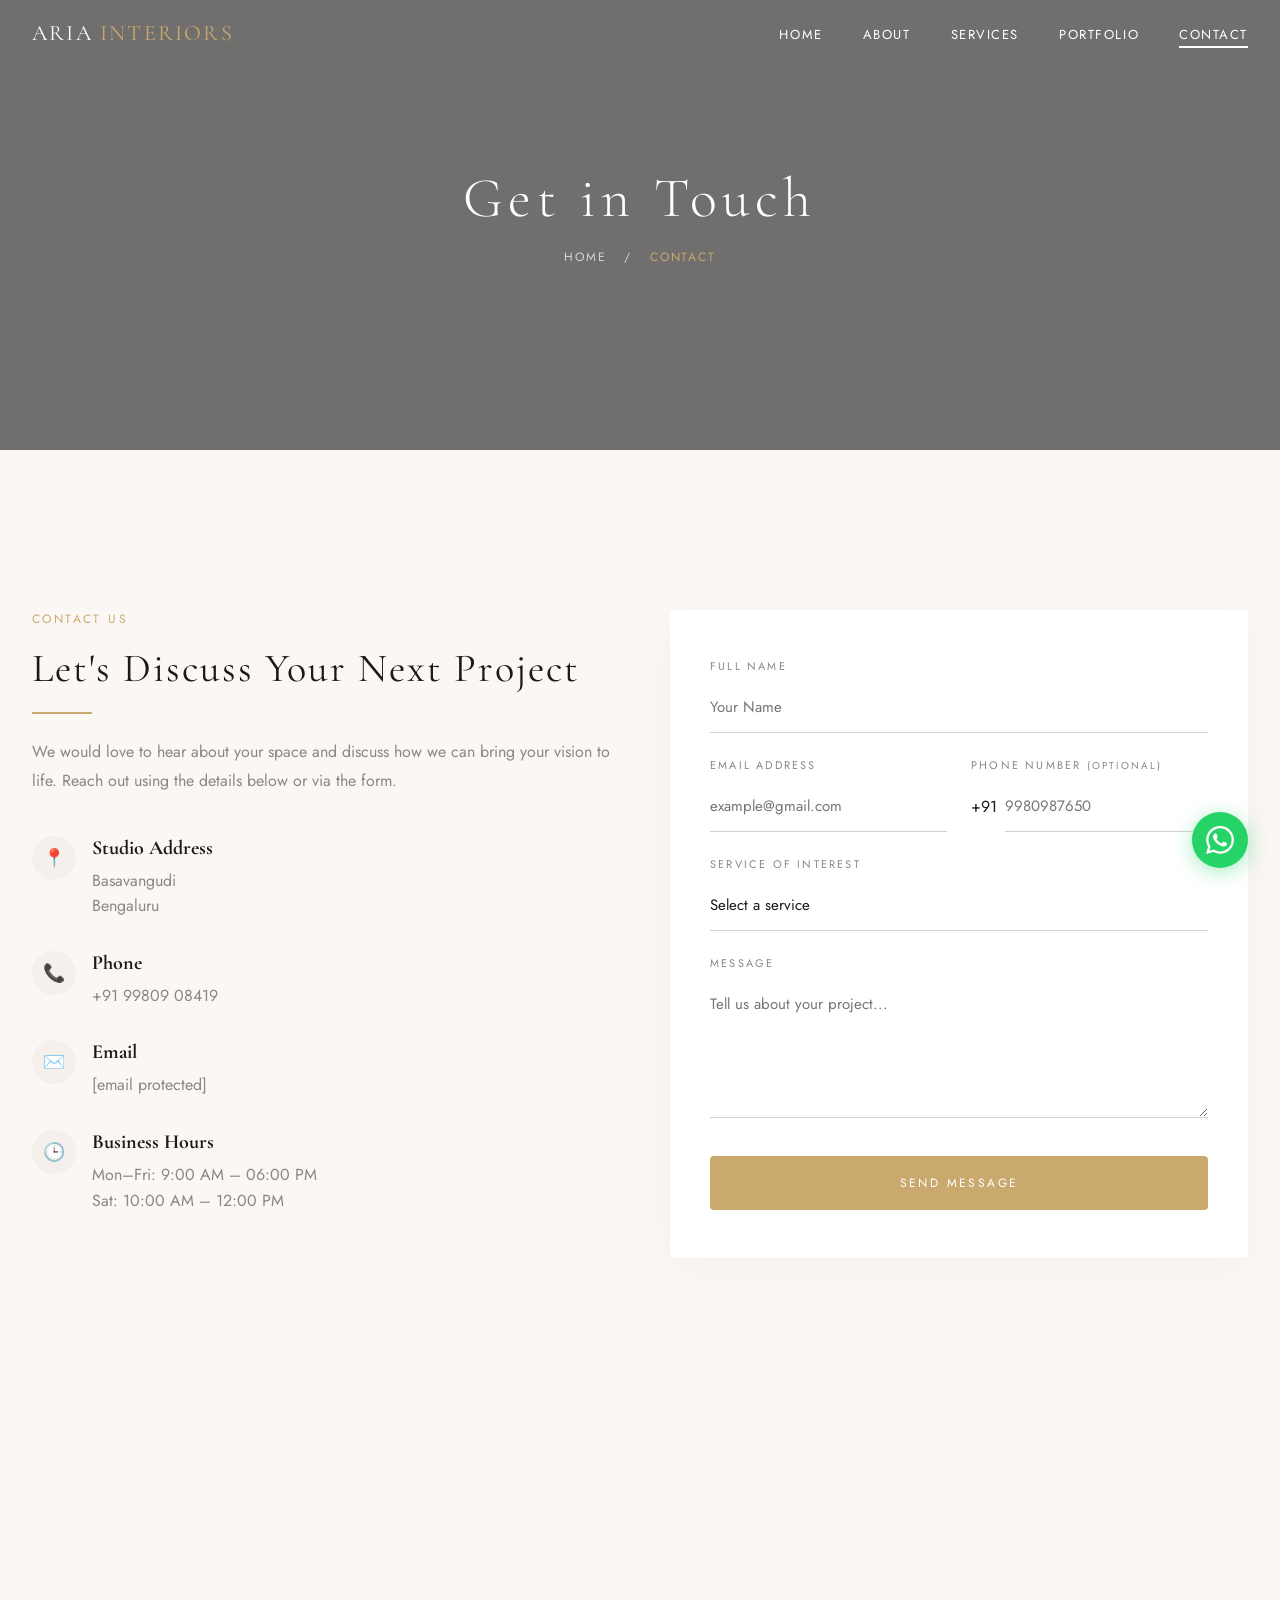
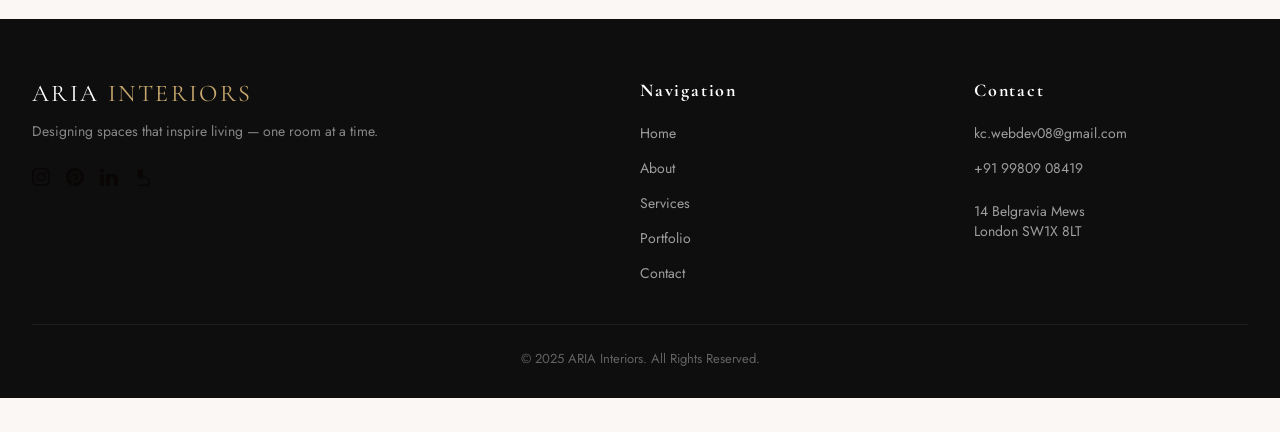
==== commit b0ff1017: "Update the phone number and SUBMIT redirect" ====
--- a/contact.html
+++ b/contact.html
@@ -252,7 +252,7 @@
                 ✅ Redirect after successful submission.
                 CLIENT EDIT: Replace with your actual Cloudflare Pages domain.
               -->
-              <input type="hidden" name="redirect" value="https://yourwebsite.pages.dev/thank-you.html">
+              <input type="hidden" name="redirect" value="https://luxereality2.givemeuremail360.workers.dev/thank-you.html">
 
               <!-- ✅ Honeypot spam trap — DO NOT REMOVE -->
               <input type="checkbox" name="botcheck" style="display:none" tabindex="-1" autocomplete="off">
@@ -269,7 +269,10 @@
                 </div>
                 <div class="form-group">
                   <label class="form-label" for="phone">Phone Number <span style="font-size:10px;">(optional)</span></label>
-                  <input type="tel" id="phone" name="phone" class="form-control" placeholder="+91 9980987650">
+                  <div style="display:flex; align-items:center;">
+                <span style="margin-right:8px;">+91</span>
+                <input type="tel" placeholder="9980987650" maxlength="10" pattern="[0-9]{10}" class="form-control">
+                  </div>
                 </div>
               </div>
 
@@ -375,4 +378,4 @@
   <script src="./js/animations.js"></script>
 </body>
     <svg xmlns="http://www.w3.org/2000/svg" viewBox="0 0 24 24" fill="white" width="28" height="28">
-      <path d="M17.472 14.382c-.297-.149-1.758-.867-2.03-.967-.273-.099-.471-.148-.67.15-.197.297-.767.966-.94 1.164-.173.199-.347.223-.644.075-.297-.15-1.255-.463-2.39-1.475-.883-.788-1.48-1.761-1.653-2.059-.173-.297-.018-.458.13-.606.134-.133.298-.347.446-.52.149-.174.198-.298.298-.497.099-.198.05-.371-.025-.52-.075-.149-.669-1.612-.916-2.207-.242-.579-.487-.5-.669-.51-.173-.008-.371-.01-.57-.01-.198 0-.52.074-.792.372-.272.297-1.04 1.016-1.04 2.479 0 1.462 1.065 2.875 1.213 3.074.149.198 2.096 3.2 5.077 4.487.709.306 1.262.489 1.694.625.712.227 1.36.195 1.871.118.571-.085 1.758-.719 2.006-1.413.248-.694.248-1.289.173-1.413-.074-.124-.272-.198-.57-.347m-5.421 7.403h-.004a9.87 9.87 0 01-5.031-1.378l-.361-.214-3.741.982.998-3.648-.235-.374a9.86 9.86 0 01-1.51-5.26c.001-5.45 4.436-9.884 9.888-9.884 2.64 0 5.122 1.03 6.988 2.898a9.825 9.825 0 012.893 6.994c-.003 5.45-4.437 9.884-9.885 9.884m8.413-18.297A11.815 11.815 0 0012.05 0C5.495 0 .16 5.335.157 11.892c0 2.096.547 4.142 1.588 5.945L.057 24l6.305-1.654a11.882 11.882 0 005.683 1.448h.005c6.554 0 11.89-5+      <path d="M17.472 14.382c-.297-.149-1.758-.867-2.03-.967-.273-.099-.471-.148-.67.15-.197.297-.767.966-.94 1.164-.173.199-.347.223-.644.075-.297-.15-1.255-.463-2.39-1.475-.883-.788-1.48-1.761-1.653-2.059-.173-.297-.018-.458.13-.606.134-.133.298-.347.446-.52.149-.174.198-.298.298-.497.099-.198.05-.371-.025-.52-.075-.149-.669-1.612-.916-2.207-.242-.579-.487-.5-.669-.51-.173-.008-.371-.01-.57-.01-.198 0-.52.074-.792.372-.272.297-1.04 1.016-1.04 2.479 0 1.462 1.065 2.875 1.213 3.074.149.198 2.096 3.2 5.077 4.487.709.306 1.262.489 1.694.625.712.227 1.36.195 1.871.118.571-.085 1.758-.719 2.006-1.413.248-.694.248-1.289.173-1.413-.074-.124-.272-.198-.57-.347m-5.421 7.403h-.004a9.87 9.87 0 01-5.031-1.378l-.361-.214-3.741.982.998-3.648-.235-.374a9.86 9.86 0 01-1.51-5.26c.001-5.45 4.436-9.884 9.888-9.884 2.64 0 5.122 1.03 6.988 2.898a9.825 9.825 0 012.893 6.994c-.003 5.45-4.437 9.884-9.885 9.884m8.413-18.297A11.815 11.815 0 0012.05 0C5.495 0 .16 5.335.157 11.892c0 2.096.547 4.142 1.588 5.945L.057 24l6.305-1.654a11.882 11.882 0 005.683 1.448h.005c6.554 0 11.89-5
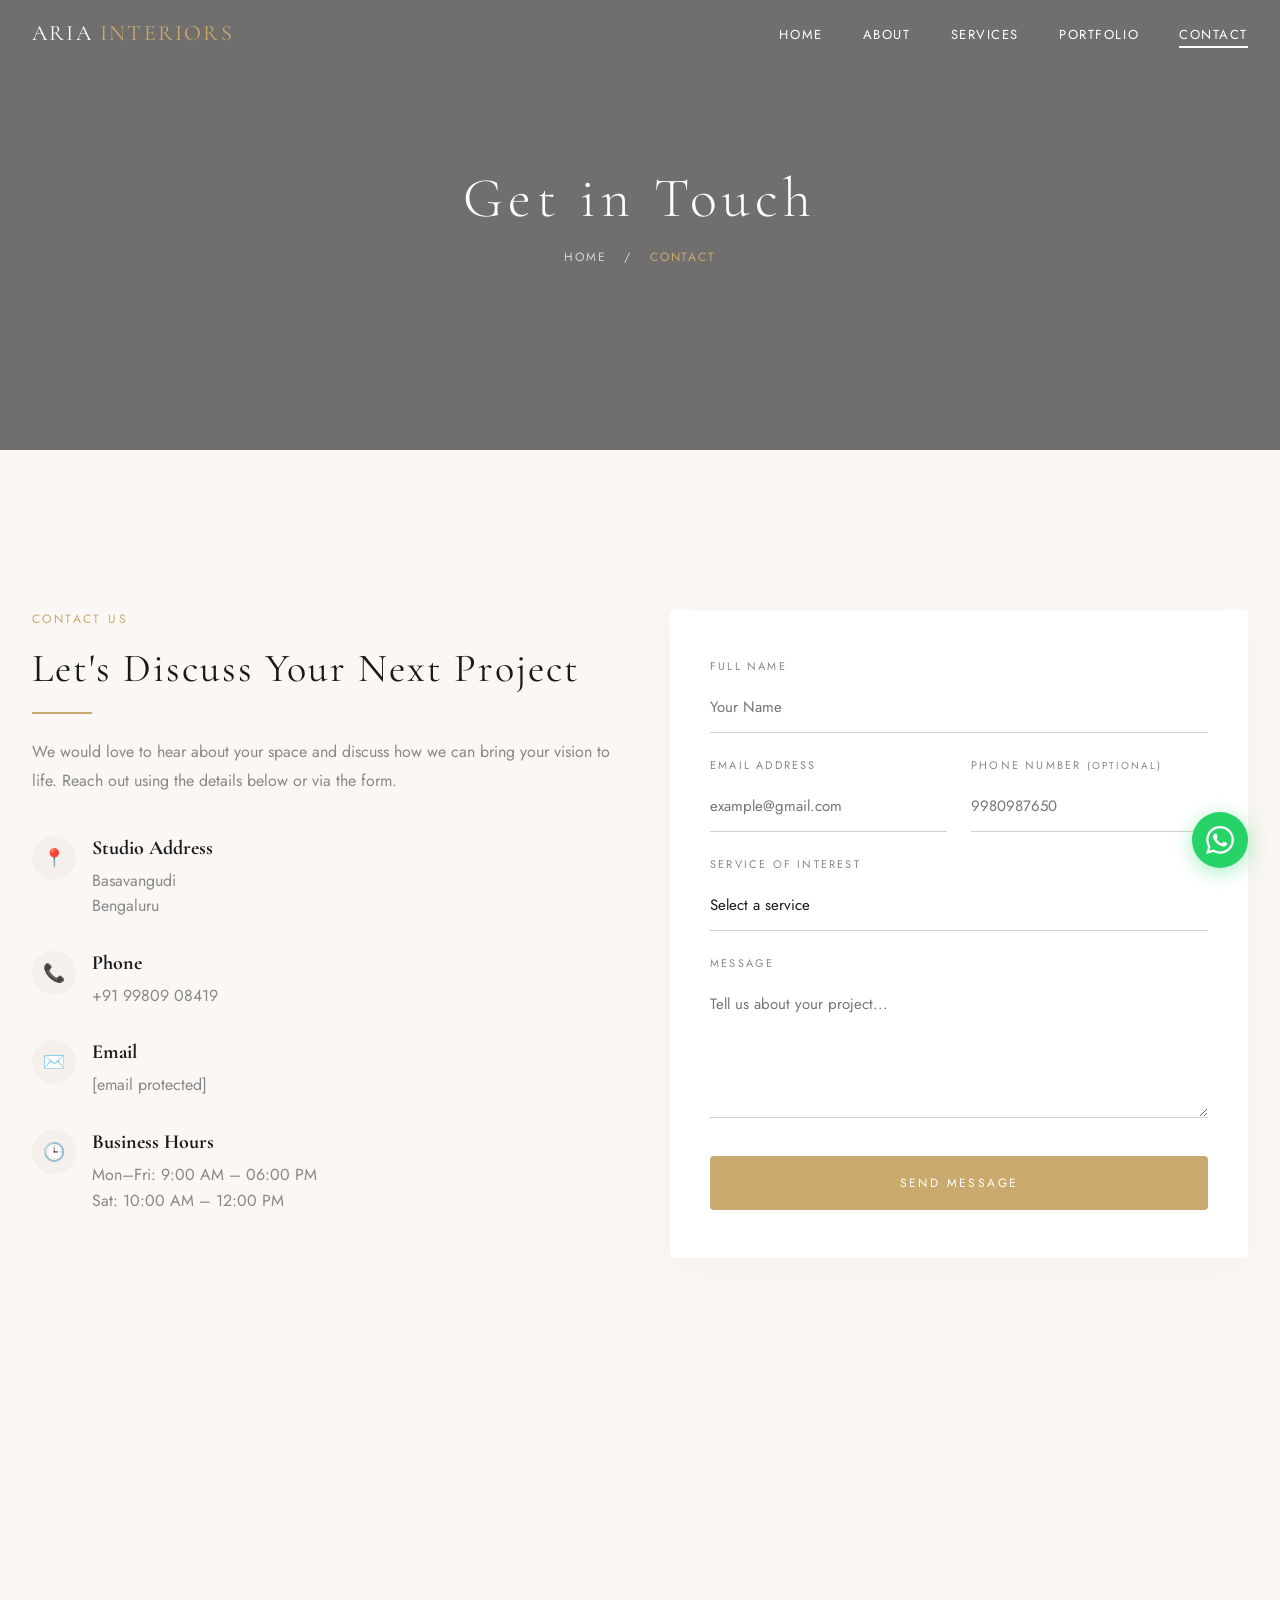
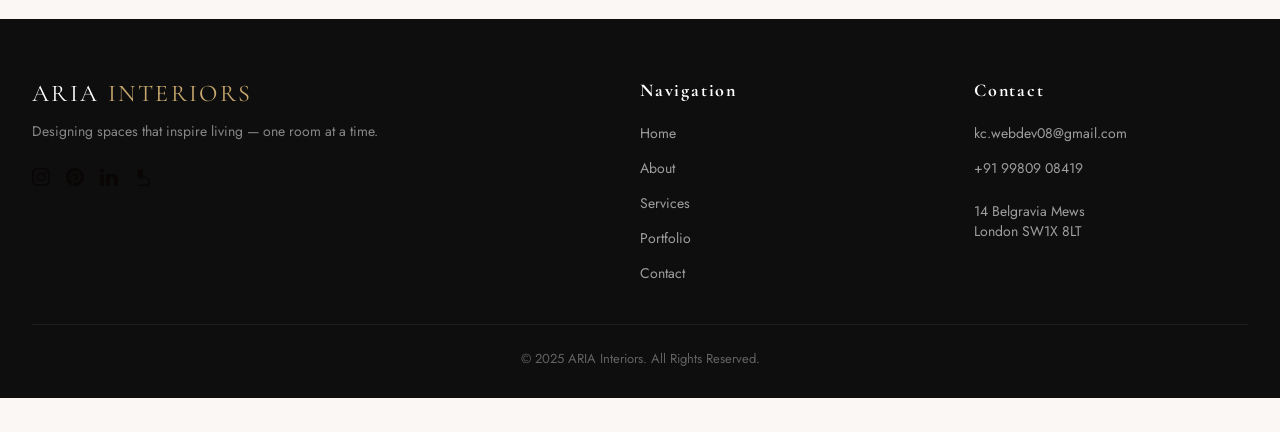
==== commit 1dfd7f0e: "Changes in phone number field in forms" ====
--- a/contact.html
+++ b/contact.html
@@ -269,10 +269,7 @@
                 </div>
                 <div class="form-group">
                   <label class="form-label" for="phone">Phone Number <span style="font-size:10px;">(optional)</span></label>
-                  <div style="display:flex; align-items:center;">
-                <span style="margin-right:8px;">+91</span>
-                <input type="tel" placeholder="9980987650" maxlength="10" pattern="[0-9]{10}" class="form-control">
-                  </div>
+                  <input type="tel" id="phone" name="phone" maxlength="10" pattern="[0-9]{10}" class="form-control" placeholder="9980987650">
                 </div>
               </div>
 
